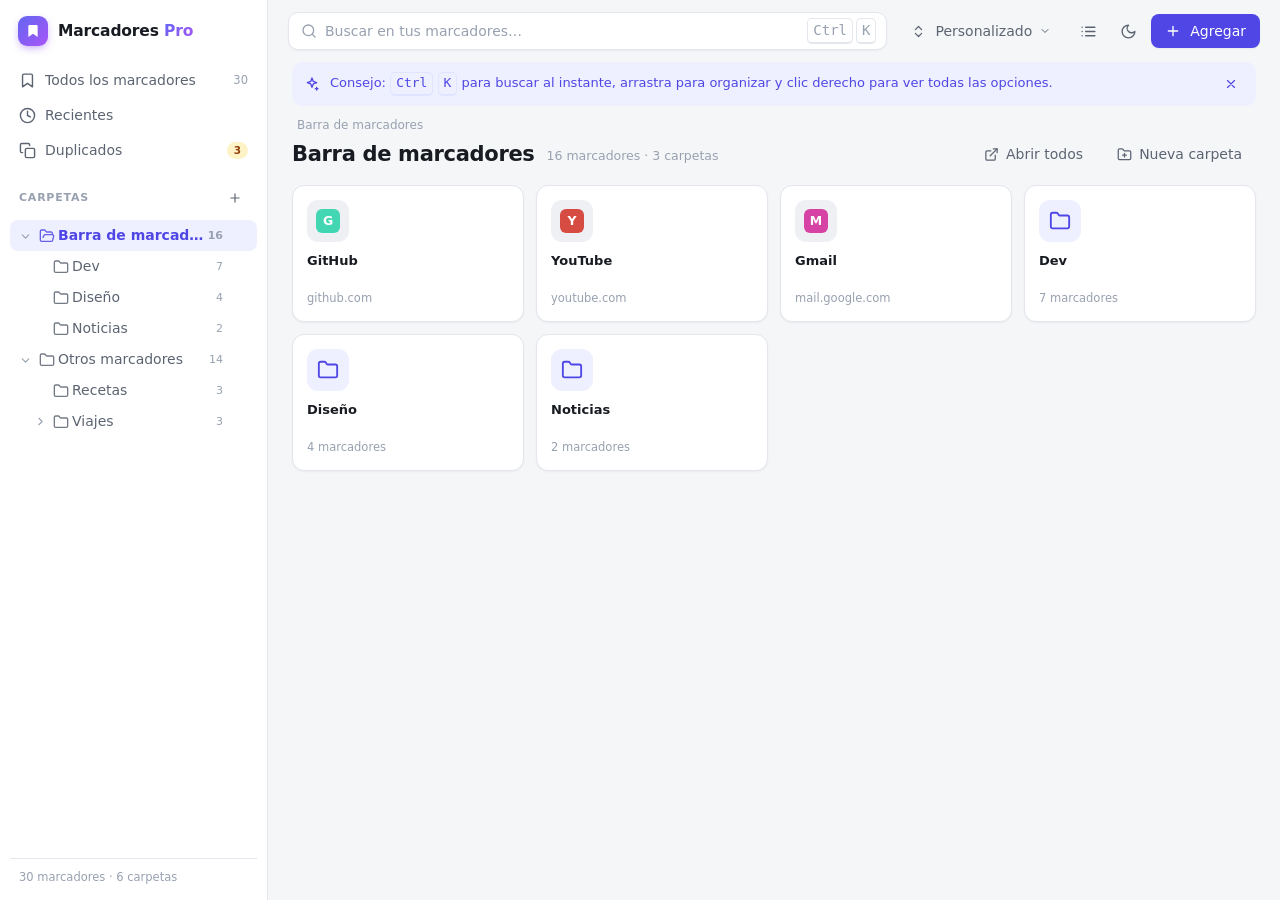
==== manager/manager.html @ 8525b485 "First commit" ====
<!doctype html>
<html lang="es">
<head>
  <meta charset="utf-8">
  <meta name="viewport" content="width=device-width, initial-scale=1">
  <title>Marcadores Pro</title>
  <script src="../common/theme.js"></script>
  <link rel="stylesheet" href="manager.css">
</head>
<body>
  <div id="app">
    <div id="sidebarBackdrop" hidden></div>
    <aside id="sidebar">
      <div class="brand">
        <span class="brand-logo" aria-hidden="true">
          <svg width="16" height="16" viewBox="0 0 24 24" fill="currentColor" stroke="none"><path d="m19 21-7-5-7 5V5a2 2 0 0 1 2-2h10a2 2 0 0 1 2 2Z"/></svg>
        </span>
        <span class="brand-name">Marcadores <b>Pro</b></span>
      </div>

      <nav id="views" aria-label="Vistas"></nav>

      <div class="tree-head">
        <span>Carpetas</span>
        <button id="btnTreeNewFolder" class="icon-btn sm" title="Nueva carpeta"></button>
      </div>
      <div id="tree" role="tree"></div>

      <footer id="stats"></footer>
    </aside>

    <main id="main">
      <header id="topbar">
        <button id="btnSidebar" class="icon-btn" title="Mostrar carpetas"></button>
        <div id="searchWrap">
          <span class="search-icn"></span>
          <input id="search" type="text" placeholder="Buscar en tus marcadores…" autocomplete="off" spellcheck="false">
          <button id="btnClearSearch" class="icon-btn sm" title="Limpiar (Esc)" hidden></button>
          <span class="kbd-hint"><kbd>Ctrl</kbd><kbd>K</kbd></span>
        </div>
        <div class="tools">
          <button id="btnSort" class="btn ghost" title="Ordenar"></button>
          <button id="btnLayout" class="icon-btn" title="Cambiar vista"></button>
          <button id="btnTheme" class="icon-btn" title="Cambiar tema"></button>
          <button id="btnAdd" class="btn primary"></button>
        </div>
      </header>

      <div id="tipbar" hidden></div>

      <div id="contentHead">
        <div id="breadcrumb"></div>
        <div class="head-row">
          <h1 id="viewTitle"></h1>
          <span id="viewCount"></span>
          <div class="head-actions" id="headActions"></div>
        </div>
      </div>

      <section id="content" tabindex="-1"></section>

      <div id="bulkbar" hidden></div>
    </main>
  </div>

  <div id="ctxMenu" role="menu" hidden></div>
  <div id="modalRoot" hidden></div>
  <div id="toasts" aria-live="polite"></div>

  <script type="module" src="manager.js"></script>
</body>
</html>
---- manager/manager.css ----
/* ============ Tokens ============ */
:root {
  --bg: #f5f6f8;
  --surface: #ffffff;
  --surface-2: #eef0f4;
  --surface-3: #e5e8ee;
  --border: #e3e6ec;
  --border-strong: #d4d8e0;
  --text: #181b22;
  --text-2: #5c6472;
  --text-3: #98a1b0;
  --accent: #4f46e5;
  --accent-hover: #4338ca;
  --accent-soft: #eef0ff;
  --accent-soft-2: #e0e4ff;
  --on-accent: #ffffff;
  --danger: #dc2626;
  --danger-soft: #fee7e7;
  --warn-soft: #fef3c7;
  --warn-text: #92400e;
  --mark-bg: #fde68a66;
  --shadow-sm: 0 1px 2px rgba(16, 24, 40, .05);
  --shadow-md: 0 6px 16px -4px rgba(16, 24, 40, .12);
  --shadow-lg: 0 16px 48px -8px rgba(16, 24, 40, .22);
  --grad: linear-gradient(135deg, #6366f1, #a855f7);
  --radius: 12px;
  --radius-sm: 8px;
  color-scheme: light;
}
:root[data-theme="dark"] {
  --bg: #0d0f14;
  --surface: #161922;
  --surface-2: #1d212c;
  --surface-3: #252a37;
  --border: #262b37;
  --border-strong: #333a49;
  --text: #e8ebf1;
  --text-2: #a4adbc;
  --text-3: #67707f;
  --accent: #818cf8;
  --accent-hover: #93a0ff;
  --accent-soft: rgba(129, 140, 248, .13);
  --accent-soft-2: rgba(129, 140, 248, .24);
  --on-accent: #10122b;
  --danger: #f87171;
  --danger-soft: rgba(248, 113, 113, .14);
  --warn-soft: rgba(251, 191, 36, .15);
  --warn-text: #fbbf24;
  --mark-bg: rgba(251, 191, 36, .28);
  --shadow-sm: 0 1px 2px rgba(0, 0, 0, .3);
  --shadow-md: 0 6px 16px -4px rgba(0, 0, 0, .45);
  --shadow-lg: 0 16px 48px -8px rgba(0, 0, 0, .6);
  color-scheme: dark;
}

/* ============ Base ============ */
* { box-sizing: border-box; margin: 0; padding: 0; }
[hidden] { display: none !important; }
html, body { height: 100%; }
body {
  font-family: -apple-system, BlinkMacSystemFont, "Segoe UI Variable Text", "Segoe UI", system-ui, Roboto, "Helvetica Neue", sans-serif;
  font-size: 14px;
  line-height: 1.45;
  color: var(--text);
  background: var(--bg);
  -webkit-font-smoothing: antialiased;
  overflow: hidden;
}
button { font: inherit; color: inherit; background: none; border: 0; cursor: pointer; }
input, select { font: inherit; color: inherit; }
a { color: inherit; text-decoration: none; }
mark { background: var(--mark-bg); color: inherit; border-radius: 3px; padding: 0 1px; }
:focus-visible { outline: 2px solid var(--accent); outline-offset: 2px; border-radius: 4px; }
.icn { display: inline-flex; flex: none; }
.icn svg { display: block; }

::-webkit-scrollbar { width: 10px; height: 10px; }
::-webkit-scrollbar-track { background: transparent; }
::-webkit-scrollbar-thumb { background: var(--border-strong); border-radius: 8px; border: 2px solid transparent; background-clip: content-box; }
::-webkit-scrollbar-thumb:hover { background-color: var(--text-3); }

#app { display: flex; height: 100vh; }

/* ============ Botones ============ */
.btn {
  display: inline-flex; align-items: center; gap: 7px;
  height: 34px; padding: 0 13px;
  border-radius: var(--radius-sm);
  border: 1px solid var(--border);
  background: var(--surface);
  font-weight: 500; white-space: nowrap;
  transition: background .12s, border-color .12s, box-shadow .12s, transform .06s;
}
.btn:hover { background: var(--surface-2); border-color: var(--border-strong); }
.btn:active { transform: scale(.97); }
.btn.primary {
  background: var(--accent); border-color: transparent; color: #fff;
  box-shadow: var(--shadow-sm);
}
.btn.primary:hover { background: var(--accent-hover); }
:root[data-theme="dark"] .btn.primary { color: var(--on-accent); }
.btn.ghost { border-color: transparent; background: transparent; color: var(--text-2); }
.btn.ghost:hover { background: var(--surface-2); color: var(--text); }
.btn.danger { background: var(--danger); border-color: transparent; color: #fff; }
.btn.danger:hover { filter: brightness(1.08); }
.btn[disabled], .icon-btn[disabled] { opacity: .5; pointer-events: none; }
.btn svg + span { margin-left: 2px; }

.icon-btn {
  display: inline-flex; align-items: center; justify-content: center;
  width: 34px; height: 34px; border-radius: var(--radius-sm);
  color: var(--text-2);
  transition: background .12s, color .12s, transform .06s;
}
.icon-btn:hover { background: var(--surface-2); color: var(--text); }
.icon-btn:active { transform: scale(.94); }
.icon-btn.sm { width: 26px; height: 26px; border-radius: 6px; }

kbd {
  display: inline-block; padding: 1px 5px;
  font: 600 10.5px/1.5 inherit; color: var(--text-3);
  background: var(--surface); border: 1px solid var(--border);
  border-bottom-width: 2px; border-radius: 5px;
}

/* ============ Sidebar ============ */
#sidebar {
  width: 268px; flex: none;
  display: flex; flex-direction: column;
  background: var(--surface);
  border-right: 1px solid var(--border);
  padding: 14px 10px 10px;
  gap: 4px;
  z-index: 30;
}
.brand { display: flex; align-items: center; gap: 10px; padding: 2px 8px 14px; }
.brand-logo {
  display: flex; align-items: center; justify-content: center;
  width: 30px; height: 30px; border-radius: 9px;
  background: var(--grad); color: #fff;
  box-shadow: 0 3px 8px -2px rgba(124, 58, 237, .5);
}
.brand-name { font-size: 15.5px; font-weight: 600; letter-spacing: -.01em; }
.brand-name b { font-weight: 800; background: var(--grad); -webkit-background-clip: text; background-clip: text; color: transparent; }

#views { display: flex; flex-direction: column; gap: 2px; }

.side-item {
  display: flex; align-items: center; gap: 9px;
  width: 100%; height: 33px; padding: 0 9px;
  border-radius: var(--radius-sm);
  color: var(--text-2); font-weight: 500; text-align: left;
  transition: background .1s, color .1s;
  position: relative;
}
.side-item:hover { background: var(--surface-2); color: var(--text); }
.side-item.active { background: var(--accent-soft); color: var(--accent); }
.side-item .label { flex: 1; overflow: hidden; text-overflow: ellipsis; white-space: nowrap; }
.side-item .count { font-size: 11.5px; color: var(--text-3); font-variant-numeric: tabular-nums; }
.side-item.active .count { color: var(--accent); opacity: .75; }
.side-item .badge {
  font-size: 10.5px; font-weight: 700; color: var(--warn-text);
  background: var(--warn-soft); border-radius: 99px; padding: 1px 7px;
}

.tree-head {
  display: flex; align-items: center; justify-content: space-between;
  padding: 14px 9px 5px;
  font-size: 11px; font-weight: 700; letter-spacing: .07em; text-transform: uppercase;
  color: var(--text-3);
}
#tree { flex: 1; overflow-y: auto; overflow-x: hidden; padding-bottom: 8px; }

.tree-row {
  display: flex; align-items: center; gap: 3px;
  height: 31px; padding-right: 5px;
  border-radius: var(--radius-sm);
  color: var(--text-2);
  cursor: pointer; user-select: none;
  transition: background .1s, color .1s;
}
.tree-row:hover { background: var(--surface-2); color: var(--text); }
.tree-row.active { background: var(--accent-soft); color: var(--accent); font-weight: 600; }
.tree-row.drop-into { background: var(--accent-soft-2); box-shadow: inset 0 0 0 2px var(--accent); }
.tree-row .twist {
  width: 20px; height: 20px; flex: none;
  display: flex; align-items: center; justify-content: center;
  border-radius: 5px; color: var(--text-3);
  transition: transform .15s;
}
.tree-row .twist:hover { background: var(--surface-3); color: var(--text); }
.tree-row .twist.open { transform: rotate(90deg); }
.tree-row .twist.leaf { visibility: hidden; }
.tree-row .icn { color: inherit; opacity: .85; }
.tree-row .label { flex: 1; overflow: hidden; text-overflow: ellipsis; white-space: nowrap; }
.tree-row .count { font-size: 11px; color: var(--text-3); font-variant-numeric: tabular-nums; }
.tree-row .row-menu { visibility: hidden; color: var(--text-3); }
.tree-row:hover .row-menu { visibility: visible; }
.tree-row:hover .count { display: none; }

#stats {
  padding: 10px 9px 4px;
  border-top: 1px solid var(--border);
  font-size: 11.5px; color: var(--text-3);
}

/* ============ Topbar ============ */
#main { flex: 1; display: flex; flex-direction: column; min-width: 0; position: relative; }

#topbar {
  display: flex; align-items: center; gap: 10px;
  padding: 12px 20px;
  flex: none;
}
#btnSidebar { display: none; }

#searchWrap {
  flex: 1; max-width: 620px;
  display: flex; align-items: center; gap: 8px;
  height: 38px; padding: 0 10px 0 12px;
  background: var(--surface);
  border: 1px solid var(--border);
  border-radius: 10px;
  box-shadow: var(--shadow-sm);
  transition: border-color .12s, box-shadow .12s;
}
#searchWrap:focus-within { border-color: var(--accent); box-shadow: 0 0 0 3px var(--accent-soft-2); }
#searchWrap .search-icn { color: var(--text-3); display: flex; }
#searchWrap:focus-within .search-icn { color: var(--accent); }
#search { flex: 1; min-width: 0; border: 0; outline: 0; background: transparent; font-size: 14px; }
#search::placeholder { color: var(--text-3); }
.kbd-hint { display: flex; gap: 3px; }
#searchWrap:focus-within .kbd-hint { display: none; }

.tools { display: flex; align-items: center; gap: 6px; margin-left: auto; }

/* ============ Encabezado de contenido ============ */
#contentHead { padding: 6px 24px 10px; flex: none; }
#breadcrumb {
  display: flex; align-items: center; gap: 2px; flex-wrap: wrap;
  min-height: 18px; font-size: 12px; color: var(--text-3);
}
#breadcrumb .crumb { padding: 1px 5px; border-radius: 5px; }
#breadcrumb .crumb:not(.current):hover { background: var(--surface-2); color: var(--text); cursor: pointer; }
#breadcrumb .sep { display: flex; opacity: .6; }
.head-row { display: flex; align-items: center; gap: 12px; margin-top: 2px; }
#viewTitle { font-size: 21px; font-weight: 700; letter-spacing: -.015em; overflow: hidden; text-overflow: ellipsis; white-space: nowrap; }
#viewCount { font-size: 12.5px; color: var(--text-3); white-space: nowrap; padding-top: 4px; }
.head-actions { margin-left: auto; display: flex; gap: 6px; }

/* ============ Tip bar ============ */
#tipbar {
  display: flex; align-items: center; gap: 10px;
  margin: 0 24px 4px; padding: 9px 12px;
  background: var(--accent-soft); color: var(--accent);
  border-radius: 10px; font-size: 13px;
}
#tipbar .icon-btn { margin-left: auto; color: inherit; width: 26px; height: 26px; }
#tipbar kbd { color: var(--accent); border-color: var(--accent-soft-2); background: transparent; }

/* ============ Contenido ============ */
#content { flex: 1; overflow-y: auto; padding: 4px 24px 90px; outline: none; }

.section-label {
  font-size: 11px; font-weight: 700; letter-spacing: .07em; text-transform: uppercase;
  color: var(--text-3); margin: 18px 2px 8px;
}
.section-label:first-child { margin-top: 4px; }

/* --- Grid --- */
.grid {
  display: grid;
  grid-template-columns: repeat(auto-fill, minmax(215px, 1fr));
  gap: 12px;
}

.card {
  position: relative;
  display: flex; flex-direction: column; gap: 10px;
  padding: 14px;
  background: var(--surface);
  border: 1px solid var(--border);
  border-radius: var(--radius);
  box-shadow: var(--shadow-sm);
  cursor: pointer;
  transition: transform .12s ease, box-shadow .12s ease, border-color .12s, background .12s;
}
.card:hover { transform: translateY(-2px); box-shadow: var(--shadow-md); border-color: var(--border-strong); }
.card.selected { border-color: var(--accent); background: var(--accent-soft); }
.card.dragging { opacity: .4; }
.card.drop-into { border-color: var(--accent); box-shadow: inset 0 0 0 2px var(--accent); background: var(--accent-soft); }

.card .tile {
  width: 42px; height: 42px; flex: none;
  display: flex; align-items: center; justify-content: center;
  border-radius: 11px;
  background: var(--surface-2);
}
.card.is-folder .tile { background: var(--accent-soft); color: var(--accent); }
.card .meta { min-width: 0; }
.card .title {
  font-size: 13px; font-weight: 600; line-height: 1.35;
  display: -webkit-box; -webkit-line-clamp: 2; -webkit-box-orient: vertical;
  overflow: hidden; word-break: break-word;
  min-height: 2.7em;
}
.card .sub {
  margin-top: 3px; font-size: 11.5px; color: var(--text-3);
  overflow: hidden; text-overflow: ellipsis; white-space: nowrap;
}
.card .path-chip { margin-top: 6px; }

.fav { display: inline-flex; align-items: center; justify-content: center; width: var(--fav-size, 20px); height: var(--fav-size, 20px); flex: none; }
.fav img { width: 100%; height: 100%; border-radius: 4px; object-fit: contain; }
.fav-letter {
  display: flex; align-items: center; justify-content: center;
  width: 100%; height: 100%; border-radius: 6px;
  font-size: calc(var(--fav-size, 20px) * .52); font-weight: 700; color: #fff;
  background: hsl(var(--h, 220) 65% 55%);
}

/* check + menú flotantes de la card */
.card .sel-check, .item-row .sel-check {
  position: absolute; top: 8px; left: 8px; z-index: 2;
  width: 20px; height: 20px; border-radius: 6px;
  display: flex; align-items: center; justify-content: center;
  background: var(--surface); border: 1.5px solid var(--border-strong);
  color: transparent;
  opacity: 0; transition: opacity .1s, background .1s, border-color .1s;
}
.card:hover .sel-check, .selecting .sel-check, .item-row:hover .sel-check { opacity: 1; }
.selected > .sel-check { background: var(--accent); border-color: var(--accent); color: #fff; opacity: 1; }
:root[data-theme="dark"] .selected > .sel-check { color: var(--on-accent); }
.sel-check:hover { border-color: var(--accent); }

.card .card-menu {
  position: absolute; top: 6px; right: 6px; z-index: 2;
  opacity: 0;
  background: var(--surface);
  box-shadow: var(--shadow-sm);
  border: 1px solid var(--border);
  width: 28px; height: 28px; border-radius: 7px;
}
.card:hover .card-menu, .card .card-menu.open { opacity: 1; }

/* indicador de inserción drag & drop */
.drop-marker { position: relative; }
.grid .drop-marker.before::before, .grid .drop-marker.after::after {
  content: ''; position: absolute; top: 6px; bottom: 6px; width: 3px;
  border-radius: 3px; background: var(--accent); z-index: 3;
}
.grid .drop-marker.before::before { left: -7.5px; }
.grid .drop-marker.after::after { right: -7.5px; }
.list .drop-marker.before::before, .list .drop-marker.after::after {
  content: ''; position: absolute; left: 6px; right: 6px; height: 3px;
  border-radius: 3px; background: var(--accent); z-index: 3;
}
.list .drop-marker.before::before { top: -2.5px; }
.list .drop-marker.after::after { bottom: -2.5px; }

/* --- Lista --- */
.list { display: flex; flex-direction: column; gap: 2px; }
.item-row {
  position: relative;
  display: flex; align-items: center; gap: 12px;
  height: 44px; padding: 0 12px 0 36px;
  border-radius: 10px;
  cursor: pointer;
  transition: background .1s;
}
.item-row:hover { background: var(--surface); box-shadow: var(--shadow-sm); }
.item-row.selected { background: var(--accent-soft); }
.item-row.dragging { opacity: .4; }
.item-row.drop-into { box-shadow: inset 0 0 0 2px var(--accent); background: var(--accent-soft); }
.item-row .sel-check { top: 50%; transform: translateY(-50%); left: 8px; }
.item-row .row-icn { color: var(--accent); display: flex; }
.item-row .title {
  flex: 1; min-width: 0; font-weight: 500;
  overflow: hidden; text-overflow: ellipsis; white-space: nowrap;
}
.item-row .domain {
  width: 180px; flex: none;
  font-size: 12px; color: var(--text-3);
  overflow: hidden; text-overflow: ellipsis; white-space: nowrap;
}
.item-row .date { width: 96px; flex: none; text-align: right; font-size: 12px; color: var(--text-3); white-space: nowrap; }
.item-row .row-menu { opacity: 0; }
.item-row:hover .row-menu, .item-row .row-menu.open { opacity: 1; }

.path-chip {
  display: inline-flex; align-items: center; gap: 5px;
  max-width: 100%;
  font-size: 11px; color: var(--text-2);
  background: var(--surface-2);
  border-radius: 6px; padding: 2px 8px;
  overflow: hidden; white-space: nowrap;
}
.path-chip:hover { background: var(--surface-3); }
.path-chip .icn { opacity: .7; }
.path-chip span { overflow: hidden; text-overflow: ellipsis; }
.item-row .path-chip { flex: none; max-width: 220px; }

/* --- Duplicados --- */
.dupe-group {
  background: var(--surface);
  border: 1px solid var(--border);
  border-radius: var(--radius);
  padding: 14px 16px;
  margin-bottom: 12px;
  box-shadow: var(--shadow-sm);
}
.dupe-head { display: flex; align-items: center; gap: 10px; margin-bottom: 8px; }
.dupe-head .url { flex: 1; min-width: 0; font-size: 12.5px; color: var(--text-2); overflow: hidden; text-overflow: ellipsis; white-space: nowrap; }
.dupe-group .item-row { height: 40px; }
.dupe-group .item-row:hover { background: var(--surface-2); box-shadow: none; }

/* ============ Estados vacíos ============ */
.empty {
  display: flex; flex-direction: column; align-items: center; text-align: center;
  padding: 72px 20px; color: var(--text-2);
}
.empty .art {
  width: 74px; height: 74px; border-radius: 22px;
  display: flex; align-items: center; justify-content: center;
  background: var(--accent-soft); color: var(--accent);
  margin-bottom: 18px;
}
.empty h3 { font-size: 16px; font-weight: 650; color: var(--text); margin-bottom: 5px; }
.empty p { font-size: 13px; max-width: 380px; }
.empty .btn { margin-top: 16px; }

/* ============ Menú contextual ============ */
#ctxMenu {
  position: fixed; z-index: 100;
  min-width: 208px;
  background: var(--surface);
  border: 1px solid var(--border);
  border-radius: 10px;
  box-shadow: var(--shadow-lg);
  padding: 5px;
  animation: pop .1s ease;
}
@keyframes pop { from { opacity: 0; transform: scale(.97); } }
.menu-item {
  display: flex; align-items: center; gap: 10px;
  width: 100%; height: 32px; padding: 0 9px;
  border-radius: 7px; text-align: left;
  color: var(--text);
}
.menu-item:hover { background: var(--surface-2); }
.menu-item .icn { color: var(--text-2); }
.menu-item .label { flex: 1; }
.menu-item .hint { font-size: 11px; color: var(--text-3); }
.menu-item.danger, .menu-item.danger .icn { color: var(--danger); }
.menu-item.danger:hover { background: var(--danger-soft); }
.menu-item[disabled] { opacity: .45; pointer-events: none; }
.menu-sep { height: 1px; background: var(--border); margin: 5px 7px; }
.menu-title { padding: 6px 9px 4px; font-size: 11px; font-weight: 700; color: var(--text-3); text-transform: uppercase; letter-spacing: .05em; }

/* ============ Modales ============ */
#modalRoot {
  position: fixed; inset: 0; z-index: 200;
  display: flex; align-items: center; justify-content: center;
  background: rgba(10, 12, 20, .45);
  backdrop-filter: blur(3px);
  animation: fade .13s ease;
}
@keyframes fade { from { opacity: 0; } }
.modal {
  width: min(460px, calc(100vw - 40px));
  max-height: calc(100vh - 80px);
  display: flex; flex-direction: column;
  background: var(--surface);
  border: 1px solid var(--border);
  border-radius: 16px;
  box-shadow: var(--shadow-lg);
  animation: rise .16s cubic-bezier(.2, .9, .3, 1.4);
}
@keyframes rise { from { opacity: 0; transform: translateY(10px) scale(.98); } }
.modal-head {
  display: flex; align-items: center; gap: 10px;
  padding: 16px 18px 0;
}
.modal-head h2 { font-size: 16px; font-weight: 650; flex: 1; }
.modal-body { padding: 14px 18px 4px; overflow-y: auto; display: flex; flex-direction: column; gap: 13px; }
.modal-foot { display: flex; justify-content: flex-end; gap: 8px; padding: 14px 18px 16px; }
.field { display: flex; flex-direction: column; gap: 5px; }
.field label { font-size: 12px; font-weight: 600; color: var(--text-2); }
.field input[type="text"], .field input[type="url"], .field select {
  height: 38px; padding: 0 11px;
  border: 1px solid var(--border-strong);
  border-radius: var(--radius-sm);
  background: var(--bg);
  outline: none;
  transition: border-color .12s, box-shadow .12s;
  width: 100%;
}
.field input:focus, .field select:focus { border-color: var(--accent); box-shadow: 0 0 0 3px var(--accent-soft-2); }
.field .err { font-size: 12px; color: var(--danger); display: none; }
.field.invalid input { border-color: var(--danger); }
.field.invalid .err { display: block; }
.modal p.msg { color: var(--text-2); font-size: 13.5px; }

/* selector de carpetas del modal Mover */
.folder-pick {
  border: 1px solid var(--border);
  border-radius: var(--radius-sm);
  background: var(--bg);
  height: 280px; overflow-y: auto; padding: 6px;
}
.folder-pick .tree-row.picked { background: var(--accent-soft); color: var(--accent); font-weight: 600; }
.folder-pick .tree-row[aria-disabled="true"] { opacity: .4; pointer-events: none; }

/* ============ Toasts ============ */
#toasts {
  position: fixed; right: 20px; bottom: 20px; z-index: 300;
  display: flex; flex-direction: column; gap: 8px;
}
.toast {
  display: flex; align-items: center; gap: 10px;
  min-width: 260px; max-width: 400px;
  padding: 11px 14px;
  background: var(--surface);
  border: 1px solid var(--border);
  border-radius: 12px;
  box-shadow: var(--shadow-lg);
  animation: slide-up .18s cubic-bezier(.2, .9, .3, 1.2);
}
.toast.out { animation: slide-down .15s ease forwards; }
@keyframes slide-up { from { opacity: 0; transform: translateY(12px); } }
@keyframes slide-down { to { opacity: 0; transform: translateY(12px); } }
.toast .icn.ok { color: #16a34a; }
.toast .icn.err { color: var(--danger); }
.toast .icn.info { color: var(--accent); }
.toast .msg { flex: 1; font-size: 13px; }
.toast .action {
  font-weight: 650; color: var(--accent); padding: 4px 8px; border-radius: 6px; white-space: nowrap;
}
.toast .action:hover { background: var(--accent-soft); }

/* ============ Barra de selección múltiple ============ */
#bulkbar {
  position: absolute; left: 50%; bottom: 22px; transform: translateX(-50%);
  z-index: 50;
  display: flex; align-items: center; gap: 4px;
  padding: 7px 8px 7px 14px;
  background: var(--surface);
  border: 1px solid var(--border);
  border-radius: 14px;
  box-shadow: var(--shadow-lg);
  animation: slide-up .18s cubic-bezier(.2, .9, .3, 1.2);
  white-space: nowrap;
}
#bulkbar .count { font-weight: 650; margin-right: 8px; }
#bulkbar .btn { height: 32px; }

/* ============ Responsive ============ */
@media (max-width: 900px) {
  #sidebar {
    position: fixed; top: 0; left: 0; bottom: 0;
    transform: translateX(-100%);
    transition: transform .2s ease;
    box-shadow: var(--shadow-lg);
  }
  #app.sidebar-open #sidebar { transform: none; }
  #sidebarBackdrop {
    position: fixed; inset: 0; z-index: 25;
    background: rgba(10, 12, 20, .4);
  }
  #btnSidebar { display: inline-flex; }
  #contentHead, #content { padding-left: 16px; padding-right: 16px; }
  #topbar { padding: 10px 12px; }
  .kbd-hint { display: none; }
  .item-row .domain { display: none; }
  .item-row .date { display: none; }
}
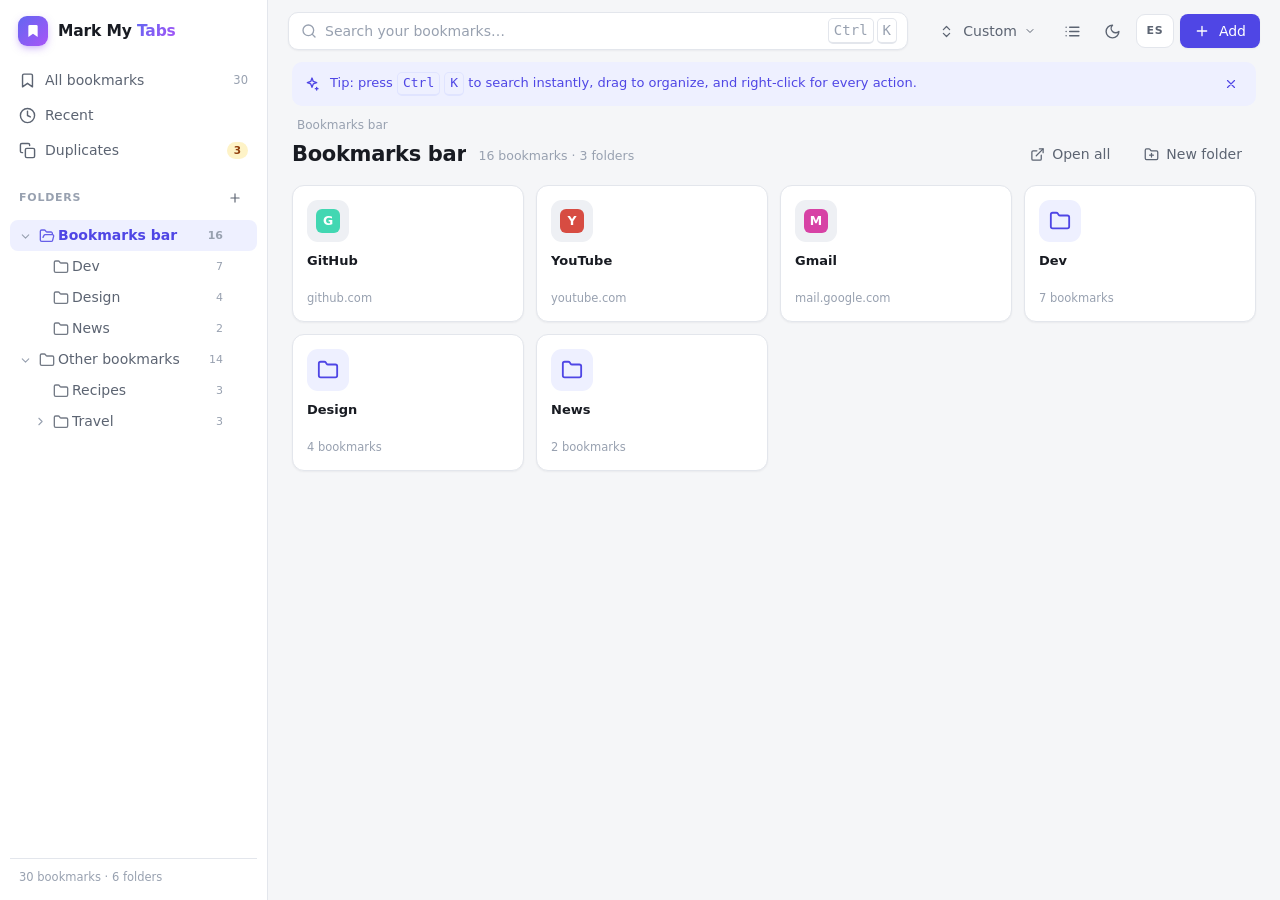
==== commit d9564de5: "Add english support" ====
--- a/manager/manager.html
+++ b/manager/manager.html
@@ -1,9 +1,9 @@
 <!doctype html>
-<html lang="es">
+<html lang="en">
 <head>
   <meta charset="utf-8">
   <meta name="viewport" content="width=device-width, initial-scale=1">
-  <title>Marcadores Pro</title>
+  <title>Mark My Tabs</title>
   <script src="../common/theme.js"></script>
   <link rel="stylesheet" href="manager.css">
 </head>
@@ -15,14 +15,14 @@
         <span class="brand-logo" aria-hidden="true">
           <svg width="16" height="16" viewBox="0 0 24 24" fill="currentColor" stroke="none"><path d="m19 21-7-5-7 5V5a2 2 0 0 1 2-2h10a2 2 0 0 1 2 2Z"/></svg>
         </span>
-        <span class="brand-name">Marcadores <b>Pro</b></span>
+        <span class="brand-name">Mark My <b>Tabs</b></span>
       </div>
 
-      <nav id="views" aria-label="Vistas"></nav>
+      <nav id="views" aria-label="Views" data-i18n-aria-label="views"></nav>
 
       <div class="tree-head">
-        <span>Carpetas</span>
-        <button id="btnTreeNewFolder" class="icon-btn sm" title="Nueva carpeta"></button>
+        <span data-i18n="folders">Folders</span>
+        <button id="btnTreeNewFolder" class="icon-btn sm" title="New folder" data-i18n-title="newFolder"></button>
       </div>
       <div id="tree" role="tree"></div>
 
@@ -31,17 +31,18 @@
 
     <main id="main">
       <header id="topbar">
-        <button id="btnSidebar" class="icon-btn" title="Mostrar carpetas"></button>
+        <button id="btnSidebar" class="icon-btn" title="Show folders" data-i18n-title="showFolders"></button>
         <div id="searchWrap">
           <span class="search-icn"></span>
-          <input id="search" type="text" placeholder="Buscar en tus marcadores…" autocomplete="off" spellcheck="false">
-          <button id="btnClearSearch" class="icon-btn sm" title="Limpiar (Esc)" hidden></button>
+          <input id="search" type="text" placeholder="Search your bookmarks…" data-i18n-placeholder="searchBookmarks" autocomplete="off" spellcheck="false">
+          <button id="btnClearSearch" class="icon-btn sm" title="Clear (Esc)" data-i18n-title="clearSearch" hidden></button>
           <span class="kbd-hint"><kbd>Ctrl</kbd><kbd>K</kbd></span>
         </div>
         <div class="tools">
-          <button id="btnSort" class="btn ghost" title="Ordenar"></button>
+          <button id="btnSort" class="btn ghost" title="Sort" data-i18n-title="sort"></button>
           <button id="btnLayout" class="icon-btn" title="Cambiar vista"></button>
           <button id="btnTheme" class="icon-btn" title="Cambiar tema"></button>
+          <button id="btnLang" class="lang-btn" type="button"></button>
           <button id="btnAdd" class="btn primary"></button>
         </div>
       </header>
--- a/manager/manager.css
+++ b/manager/manager.css
@@ -233,6 +233,15 @@
 #searchWrap:focus-within .kbd-hint { display: none; }
 
 .tools { display: flex; align-items: center; gap: 6px; margin-left: auto; }
+.lang-btn {
+  height: 34px; min-width: 38px; padding: 0 9px;
+  border: 1px solid var(--border); border-radius: 9px;
+  background: var(--surface); color: var(--text-2);
+  font-size: 11px; font-weight: 750; letter-spacing: .06em;
+}
+.lang-btn:hover {
+  color: var(--accent); border-color: var(--accent); background: var(--accent-soft);
+}
 
 /* ============ Encabezado de contenido ============ */
 #contentHead { padding: 6px 24px 10px; flex: none; }
